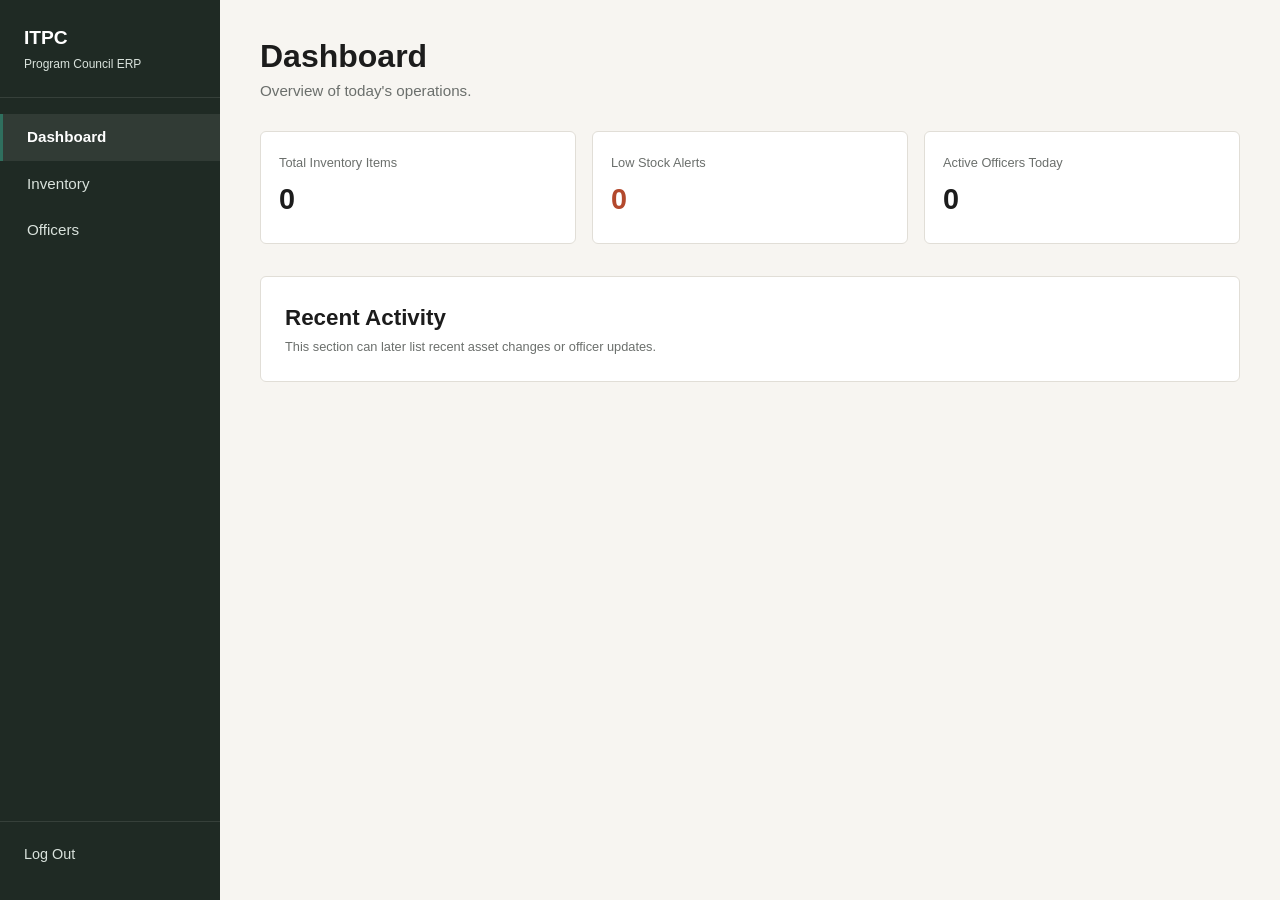
==== dashboard.html @ 9ab835ca "Skeleton of the wbeiste" ====
<!doctype html>
<html lang="en">
  <head>
    <meta charset="UTF-8" />
    <meta name="viewport" content="width=device-width, initial-scale=1.0" />
    <title>ITPC — Dashboard</title>
    <link rel="stylesheet" href="style.css" />
  </head>
  <body>
    <div class="app-shell">
      <!-- ============ SIDEBAR NAVIGATION ============
         Shared across every page. Once you add JS, give the current
         page's link the "is-active" class automatically. -->
      <aside class="sidebar">
        <div class="sidebar-brand">
          ITPC
          <span>Program Council ERP</span>
        </div>

        <ul class="sidebar-nav">
          <li><a href="dashboard.html" class="is-active">Dashboard</a></li>
          <li><a href="inventory.html">Inventory</a></li>
          <li><a href="hr.html">Officers</a></li>
        </ul>

        <div class="sidebar-footer">
          <a href="index.html">Log Out</a>
        </div>
      </aside>

      <!-- ============ MAIN CONTENT ============ -->
      <main class="main-content">
        <div class="page-header">
          <div>
            <h1>Dashboard</h1>
            <p>Overview of today's operations.</p>
          </div>
        </div>

        <!-- Quick-glance stats — hook these up to real numbers later -->
        <section class="stat-grid">
          <div class="stat-card">
            <small>Total Inventory Items</small>
            <div class="stat-value">0</div>
          </div>
          <div class="stat-card alert">
            <small>Low Stock Alerts</small>
            <div class="stat-value">0</div>
          </div>
          <div class="stat-card">
            <small>Active Officers Today</small>
            <div class="stat-value">0</div>
          </div>
        </section>

        <!-- Module previews / recent activity -->
        <section class="panel">
          <h2>Recent Activity</h2>
          <p>
            <small
              >This section can later list recent asset changes or officer
              updates.</small
            >
          </p>
        </section>
      </main>
    </div>

    <script src="js/main.js"></script>
  </body>
</html>
---- style.css ----
/* ==========================================================================
   OpsHub ERP — Base Skeleton Stylesheet
   NOTE: This is structure + layout only. No JS-driven states yet
   (filters, modals, toggles) — those get wired up once features are added.
   ========================================================================== */

/* ---------- 1. Reset & base ---------- */
* {
  box-sizing: border-box;
  margin: 0;
  padding: 0;
}

:root {
  --color-bg: #f7f5f1;
  --color-surface: #ffffff;
  --color-sidebar: #1f2a24;
  --color-sidebar-text: #d9e2dc;
  --color-text: #1c1c1c;
  --color-text-muted: #6b6f6c;
  --color-accent: #2f6f5e;
  --color-accent-soft: #e4efeb;
  --color-border: #e1ded7;
  --color-danger: #b3492d;
  --color-danger-soft: #f6e6e0;
  --color-success: #3f7d53;

  --radius: 6px;
  --sidebar-width: 220px;
}

body {
  font-family: "Segoe UI", Roboto, Helvetica, Arial, sans-serif;
  color: var(--color-text);
  background: var(--color-bg);
  line-height: 1.5;
}

a {
  color: inherit;
  text-decoration: none;
}

ul {
  list-style: none;
}

img {
  max-width: 100%;
  display: block;
}

/* ---------- 2. Typography ---------- */
h1 { font-size: 2rem; font-weight: 600; }
h2 { font-size: 1.4rem; font-weight: 600; }
h3 { font-size: 1.1rem; font-weight: 600; }
p, label, td, th { font-size: 0.95rem; }
small { font-size: 0.8rem; color: var(--color-text-muted); }

/* ---------- 3. App shell layout ---------- */
.app-shell {
  display: flex;
  min-height: 100vh;
}

.main-content {
  flex: 1;
  padding: 32px 40px;
  max-width: 1100px;
}

.page-header {
  display: flex;
  justify-content: space-between;
  align-items: flex-end;
  flex-wrap: wrap;
  gap: 12px;
  margin-bottom: 28px;
}

.page-header p {
  color: var(--color-text-muted);
}

/* ---------- 4. Sidebar navigation ---------- */
.sidebar {
  width: var(--sidebar-width);
  background: var(--color-sidebar);
  color: var(--color-sidebar-text);
  flex-shrink: 0;
  padding: 24px 0;
  display: flex;
  flex-direction: column;
}

.sidebar-brand {
  padding: 0 24px 24px;
  font-size: 1.2rem;
  font-weight: 700;
  color: #ffffff;
  border-bottom: 1px solid rgba(255, 255, 255, 0.1);
  margin-bottom: 16px;
}

.sidebar-brand span {
  display: block;
  font-size: 0.75rem;
  font-weight: 400;
  color: var(--color-sidebar-text);
  margin-top: 2px;
}

.sidebar-nav {
  flex: 1;
}

.sidebar-nav li a {
  display: block;
  padding: 12px 24px;
  font-size: 0.95rem;
  color: var(--color-sidebar-text);
  border-left: 3px solid transparent;
}

.sidebar-nav li a:hover {
  background: rgba(255, 255, 255, 0.06);
}

/* JS will add/remove this class on the current page's link */
.sidebar-nav li a.is-active {
  background: rgba(255, 255, 255, 0.08);
  border-left-color: var(--color-accent);
  color: #ffffff;
  font-weight: 600;
}

.sidebar-footer {
  padding: 12px 24px 0;
  border-top: 1px solid rgba(255, 255, 255, 0.1);
}

.sidebar-footer a {
  display: block;
  padding: 10px 0;
  font-size: 0.9rem;
  color: var(--color-sidebar-text);
}

/* ---------- 5. Buttons & forms ---------- */
.btn {
  display: inline-block;
  padding: 10px 18px;
  border-radius: var(--radius);
  border: 1px solid transparent;
  font-size: 0.9rem;
  font-weight: 600;
  cursor: pointer;
}

.btn-primary {
  background: var(--color-accent);
  color: #ffffff;
}

.btn-secondary {
  background: var(--color-surface);
  border-color: var(--color-border);
  color: var(--color-text);
}

.form-field {
  margin-bottom: 18px;
}

.form-field label {
  display: block;
  margin-bottom: 6px;
  font-weight: 600;
}

.form-field input,
.form-field select {
  width: 100%;
  padding: 10px 12px;
  border: 1px solid var(--color-border);
  border-radius: var(--radius);
  font-size: 0.95rem;
  background: var(--color-surface);
}

.form-field input:focus,
.form-field select:focus {
  outline: 2px solid var(--color-accent);
  outline-offset: 1px;
}

/* ---------- 6. Cards ---------- */
.stat-grid {
  display: grid;
  grid-template-columns: repeat(auto-fit, minmax(180px, 1fr));
  gap: 16px;
  margin-bottom: 32px;
}

.stat-card {
  background: var(--color-surface);
  border: 1px solid var(--color-border);
  border-radius: var(--radius);
  padding: 18px;
}

.stat-card .stat-value {
  font-size: 1.8rem;
  font-weight: 700;
  margin: 4px 0;
}

.stat-card.alert .stat-value {
  color: var(--color-danger);
}

.panel {
  background: var(--color-surface);
  border: 1px solid var(--color-border);
  border-radius: var(--radius);
  padding: 24px;
  margin-bottom: 24px;
}

/* ---------- 7. Toolbar (search + filter row) ---------- */
.toolbar {
  display: flex;
  justify-content: space-between;
  align-items: center;
  flex-wrap: wrap;
  gap: 12px;
  margin-bottom: 20px;
}

.toolbar-filters {
  display: flex;
  gap: 10px;
  flex-wrap: wrap;
}

.toolbar-filters input,
.toolbar-filters select {
  padding: 8px 12px;
  border: 1px solid var(--color-border);
  border-radius: var(--radius);
  font-size: 0.9rem;
}

/* ---------- 8. Table ---------- */
table {
  width: 100%;
  border-collapse: collapse;
}

thead th {
  text-align: left;
  padding: 10px 12px;
  color: var(--color-text-muted);
  border-bottom: 2px solid var(--color-border);
  font-weight: 600;
}

tbody td {
  padding: 12px;
  border-bottom: 1px solid var(--color-border);
}

.status-badge {
  display: inline-block;
  padding: 4px 10px;
  border-radius: 999px;
  font-size: 0.8rem;
  font-weight: 600;
}

.status-ok {
  background: var(--color-accent-soft);
  color: var(--color-accent);
}

.status-low {
  background: var(--color-danger-soft);
  color: var(--color-danger);
}

/* ---------- 9. Login page ---------- */
.login-screen {
  min-height: 100vh;
  display: flex;
  align-items: center;
  justify-content: center;
  background: var(--color-sidebar);
  padding: 20px;
}

.login-card {
  background: var(--color-surface);
  width: 100%;
  max-width: 380px;
  padding: 40px 36px;
  border-radius: var(--radius);
}

.login-card h1 {
  font-size: 1.4rem;
  margin-bottom: 4px;
}

.login-card > p {
  color: var(--color-text-muted);
  margin-bottom: 24px;
}

.login-card .btn-primary {
  width: 100%;
  padding: 12px;
  margin-top: 8px;
}

/* ---------- 10. Responsive ---------- */
@media (max-width: 768px) {
  .app-shell {
    flex-direction: column;
  }

  .sidebar {
    width: 100%;
    flex-direction: row;
    align-items: center;
    padding: 12px 16px;
    overflow-x: auto;
  }

  .sidebar-brand {
    border-bottom: none;
    padding: 0 16px 0 0;
    margin-bottom: 0;
    white-space: nowrap;
  }

  .sidebar-brand span {
    display: none;
  }

  .sidebar-nav {
    display: flex;
  }

  .sidebar-nav li a {
    padding: 8px 14px;
    border-left: none;
    border-bottom: 3px solid transparent;
    white-space: nowrap;
  }

  .sidebar-nav li a.is-active {
    border-left-color: transparent;
    border-bottom-color: var(--color-accent);
  }

  .sidebar-footer {
    display: none;
  }

  .main-content {
    padding: 24px 20px;
  }
}
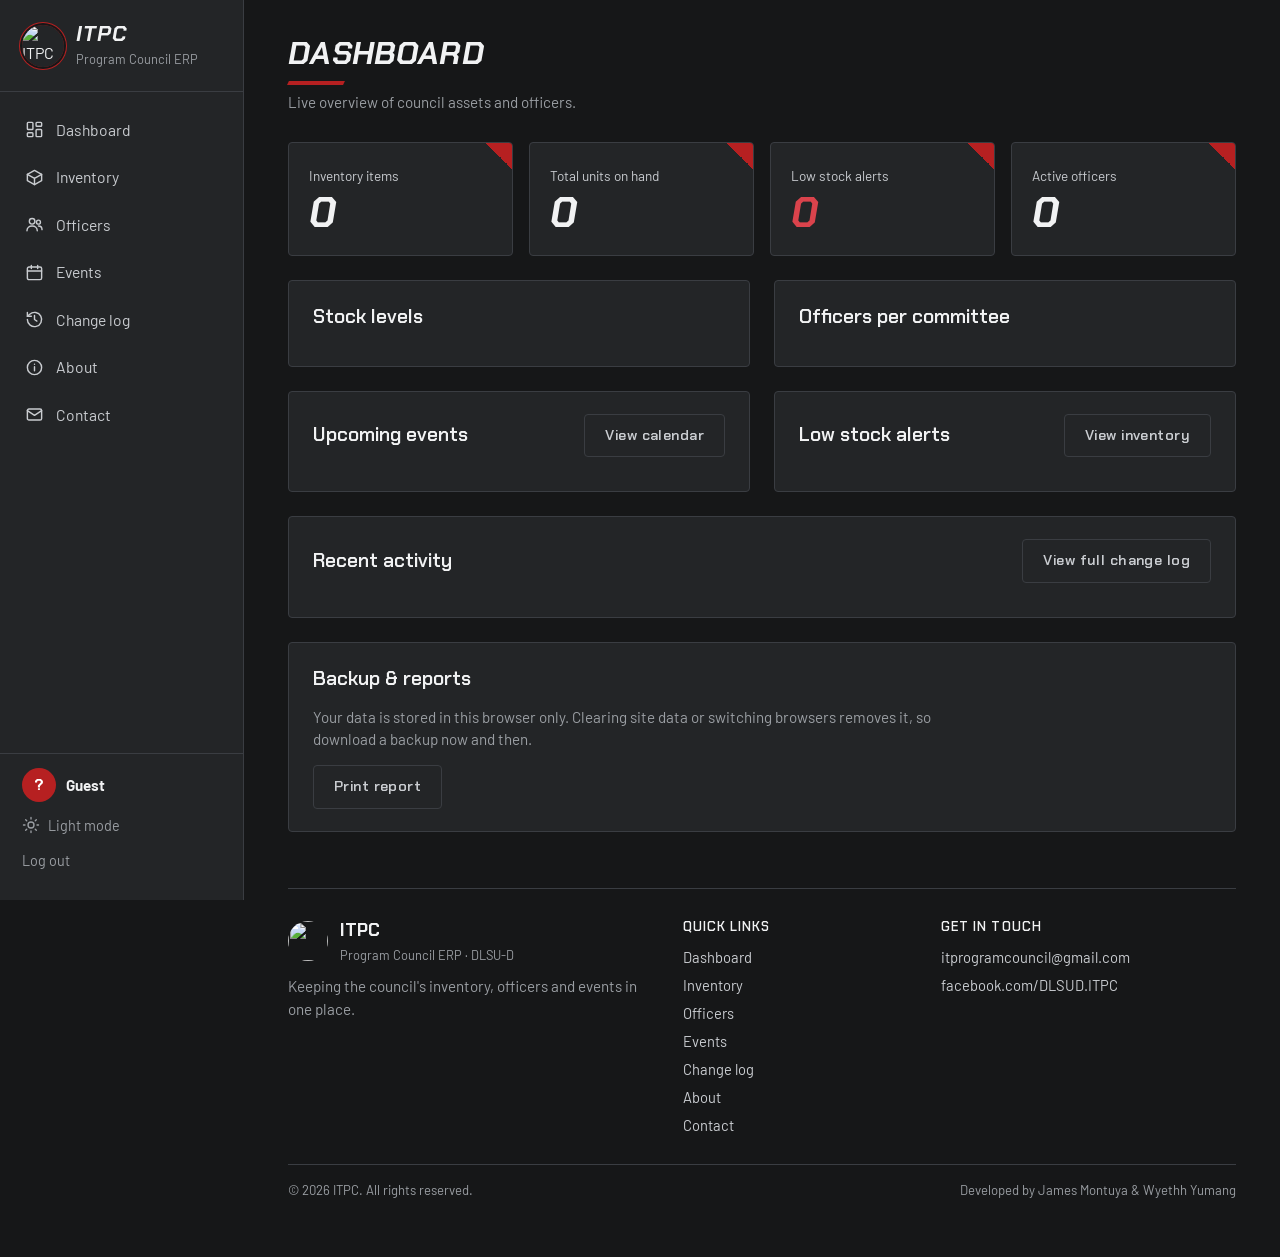
==== commit a6aa8d59: "Merge pull request #3 from Phoennix003/Patch-1.07 Add About, Contact and footer; report page now fol" ====
--- a/dashboard.html
+++ b/dashboard.html
@@ -4,68 +4,314 @@
     <meta charset="UTF-8" />
     <meta name="viewport" content="width=device-width, initial-scale=1.0" />
     <title>ITPC — Dashboard</title>
-    <link rel="stylesheet" href="style.css" />
+    <link rel="icon" type="image/png" href="assets/favicon.png" />
+    <link rel="preconnect" href="https://fonts.googleapis.com" />
+    <link rel="preconnect" href="https://fonts.gstatic.com" crossorigin />
+    <link
+      href="https://fonts.googleapis.com/css2?family=Barlow:wght@400;500;600&family=Chakra+Petch:ital,wght@0,500;0,600;0,700;1,600;1,700&display=swap"
+      rel="stylesheet"
+    />
+    <script>
+      document.documentElement.setAttribute(
+        "data-theme",
+        localStorage.getItem("itpc_theme") || "dark",
+      );
+    </script>
+    <link rel="stylesheet" href="css/style.css" />
   </head>
   <body>
     <div class="app-shell">
-      <!-- ============ SIDEBAR NAVIGATION ============
-         Shared across every page. Once you add JS, give the current
-         page's link the "is-active" class automatically. -->
+      <!-- Sidebar: identical on every page. main.js adds "is-active" to the
+         link for the current page and fills in the user chip. -->
       <aside class="sidebar">
-        <div class="sidebar-brand">
-          ITPC
-          <span>Program Council ERP</span>
-        </div>
+        <a class="sidebar-brand" href="dashboard.html">
+          <img
+            src="assets/itpc-logo.png"
+            alt="ITPC logo"
+            width="42"
+            height="42"
+          />
+          <span class="brand-text">
+            <strong>ITPC</strong>
+            <small>Program Council ERP</small>
+          </span>
+        </a>
 
         <ul class="sidebar-nav">
-          <li><a href="dashboard.html" class="is-active">Dashboard</a></li>
-          <li><a href="inventory.html">Inventory</a></li>
-          <li><a href="hr.html">Officers</a></li>
+          <li>
+            <a href="dashboard.html"
+              ><svg class="nav-icon" viewBox="0 0 24 24" aria-hidden="true">
+                <rect x="3" y="3" width="7" height="9" rx="1" />
+                <rect x="14" y="3" width="7" height="5" rx="1" />
+                <rect x="14" y="12" width="7" height="9" rx="1" />
+                <rect x="3" y="16" width="7" height="5" rx="1" /></svg
+              >Dashboard</a
+            >
+          </li>
+          <li>
+            <a href="inventory.html"
+              ><svg class="nav-icon" viewBox="0 0 24 24" aria-hidden="true">
+                <path d="M21 8l-9-5-9 5v8l9 5 9-5V8z" />
+                <path d="M3 8l9 5 9-5M12 13v8" /></svg
+              >Inventory</a
+            >
+          </li>
+          <li>
+            <a href="hr.html"
+              ><svg class="nav-icon" viewBox="0 0 24 24" aria-hidden="true">
+                <circle cx="9" cy="8" r="3.5" />
+                <path d="M2.5 20c0-3.6 2.9-6 6.5-6s6.5 2.4 6.5 6" />
+                <circle cx="17" cy="9" r="2.5" />
+                <path d="M17 14c2.8 0 4.5 1.9 4.5 4.5" /></svg
+              >Officers</a
+            >
+          </li>
+          <li>
+            <a href="events.html"
+              ><svg class="nav-icon" viewBox="0 0 24 24" aria-hidden="true">
+                <rect x="3" y="5" width="18" height="16" rx="2" />
+                <path d="M3 10h18M8 3v4M16 3v4" /></svg
+              >Events</a
+            >
+          </li>
+          <li>
+            <a href="changelog.html"
+              ><svg class="nav-icon" viewBox="0 0 24 24" aria-hidden="true">
+                <path d="M3 12a9 9 0 1 0 3-6.7L3 8" />
+                <path d="M3 3v5h5M12 7v5l3 2" /></svg
+              >Change log</a
+            >
+          </li>
+          <li>
+            <a href="about.html"
+              ><svg class="nav-icon" viewBox="0 0 24 24" aria-hidden="true">
+                <circle cx="12" cy="12" r="9" />
+                <path d="M12 11v5M12 8h.01" /></svg
+              >About</a
+            >
+          </li>
+          <li>
+            <a href="contact.html"
+              ><svg class="nav-icon" viewBox="0 0 24 24" aria-hidden="true">
+                <rect x="3" y="5" width="18" height="14" rx="2" />
+                <path d="M3 7l9 6 9-6" /></svg
+              >Contact</a
+            >
+          </li>
         </ul>
 
         <div class="sidebar-footer">
-          <a href="index.html">Log Out</a>
+          <div class="user-chip">
+            <span class="user-avatar" id="userAvatar">?</span>
+            <span
+              ><strong id="userName">Guest</strong><small id="userRole"></small
+            ></span>
+          </div>
+          <button
+            type="button"
+            class="theme-toggle"
+            id="themeToggle"
+            aria-pressed="false"
+          >
+            <svg class="to-light" viewBox="0 0 24 24" aria-hidden="true">
+              <circle cx="12" cy="12" r="4" />
+              <path
+                d="M12 2v2M12 20v2M4.9 4.9l1.4 1.4M17.7 17.7l1.4 1.4M2 12h2M20 12h2M4.9 19.1l1.4-1.4M17.7 6.3l1.4-1.4"
+              />
+            </svg>
+            <svg class="to-dark" viewBox="0 0 24 24" aria-hidden="true">
+              <path d="M21 12.8A9 9 0 1 1 11.2 3a7 7 0 0 0 9.8 9.8z" />
+            </svg>
+            <span class="to-light">Light mode</span>
+            <span class="to-dark">Dark mode</span>
+          </button>
+          <a href="index.html" id="logoutLink">Log out</a>
         </div>
       </aside>
 
-      <!-- ============ MAIN CONTENT ============ -->
       <main class="main-content">
         <div class="page-header">
           <div>
             <h1>Dashboard</h1>
-            <p>Overview of today's operations.</p>
+            <p id="dashGreeting">
+              Live overview of council assets and officers.
+            </p>
+          </div>
+          <!-- Shortcuts: they open the Add form on the target page (?add=1) -->
+          <div class="quick-actions">
+            <a class="btn btn-primary admin-only" href="inventory.html?add=1"
+              >+ Add item</a
+            >
+            <a class="btn btn-secondary admin-only" href="hr.html?add=1"
+              >+ Add officer</a
+            >
+            <a class="btn btn-secondary admin-only" href="events.html?add=1"
+              >+ Add event</a
+            >
           </div>
         </div>
 
-        <!-- Quick-glance stats — hook these up to real numbers later -->
-        <section class="stat-grid">
+        <!-- Numbers are computed from the saved Inventory/Officers data
+           by main.js and count up on load. -->
+        <section class="stat-grid" aria-label="Key figures">
           <div class="stat-card">
-            <small>Total Inventory Items</small>
-            <div class="stat-value">0</div>
+            <small>Inventory items</small>
+            <div class="stat-value" id="statTotalItems">0</div>
+          </div>
+          <div class="stat-card">
+            <small>Total units on hand</small>
+            <div class="stat-value" id="statTotalUnits">0</div>
           </div>
           <div class="stat-card alert">
-            <small>Low Stock Alerts</small>
-            <div class="stat-value">0</div>
+            <small>Low stock alerts</small>
+            <div class="stat-value" id="statLowStock">0</div>
           </div>
           <div class="stat-card">
-            <small>Active Officers Today</small>
-            <div class="stat-value">0</div>
-          </div>
-        </section>
-
-        <!-- Module previews / recent activity -->
-        <section class="panel">
-          <h2>Recent Activity</h2>
-          <p>
-            <small
-              >This section can later list recent asset changes or officer
-              updates.</small
-            >
+            <small>Active officers</small>
+            <div class="stat-value" id="statActiveOfficers">0</div>
+          </div>
+        </section>
+
+        <section class="dash-grid">
+          <div class="panel">
+            <div class="panel-header"><h2>Stock levels</h2></div>
+            <ul class="bar-list" id="stockBars"></ul>
+          </div>
+
+          <div class="panel">
+            <div class="panel-header"><h2>Officers per committee</h2></div>
+            <ul class="bar-list" id="committeeBars"></ul>
+          </div>
+        </section>
+
+        <section class="dash-grid" style="margin-top: 24px">
+          <div class="panel">
+            <div class="panel-header">
+              <h2>Upcoming events</h2>
+              <a class="btn btn-secondary" href="events.html">View calendar</a>
+            </div>
+            <ul class="event-list" id="upcomingEvents"></ul>
+            <p class="empty-state" id="upcomingEmpty" hidden>
+              No upcoming events. Add one on the Events page.
+            </p>
+          </div>
+
+          <div class="panel">
+            <div class="panel-header">
+              <h2>Low stock alerts</h2>
+              <a class="btn btn-secondary" href="inventory.html"
+                >View inventory</a
+              >
+            </div>
+            <ul class="low-list" id="lowStockList"></ul>
+            <p class="empty-state" id="lowStockEmpty" hidden>
+              <strong>All stocked up</strong>
+              No item is at or below the low-stock limit.
+            </p>
+          </div>
+        </section>
+
+        <section class="panel" style="margin-top: 24px">
+          <div class="panel-header">
+            <h2>Recent activity</h2>
+            <a class="btn btn-secondary" href="changelog.html"
+              >View full change log</a
+            >
+            <button class="btn btn-secondary admin-only" id="resetDataBtn">
+              Reset demo data
+            </button>
+          </div>
+          <ul class="activity-list" id="activityList"></ul>
+          <p class="empty-state" id="activityEmpty" hidden>
+            No activity yet. Add, edit, or delete something on the Inventory or
+            Officers page.
           </p>
         </section>
+
+        <section class="panel" style="margin-top: 24px">
+          <div class="panel-header"><h2>Backup &amp; reports</h2></div>
+          <p class="backup-note">
+            Your data is stored in this browser only. Clearing site data or
+            switching browsers removes it, so download a backup now and then.
+            <span id="lastBackup"></span>
+          </p>
+          <div class="quick-actions">
+            <button class="btn btn-primary admin-only" id="backupBtn">
+              Download backup
+            </button>
+            <button class="btn btn-secondary admin-only" id="restoreBtn">
+              Restore from backup
+            </button>
+            <input
+              type="file"
+              id="restoreFile"
+              accept=".json,application/json"
+              hidden
+            />
+            <a class="btn btn-secondary" href="report.html">Print report</a>
+          </div>
+          <p class="form-error" id="backupStatus" role="status" hidden></p>
+        </section>
+        <footer class="site-footer">
+          <div class="footer-grid">
+            <div class="footer-brand">
+              <div class="footer-logo">
+                <img src="assets/itpc-logo.png" alt="" width="40" height="40" />
+                <div>
+                  <strong>ITPC</strong>
+                  <small>Program Council ERP · DLSU-D</small>
+                </div>
+              </div>
+              <p>
+                Keeping the council's inventory, officers and events in one
+                place.
+              </p>
+            </div>
+
+            <nav class="footer-col" aria-label="Footer">
+              <h3>Quick links</h3>
+              <ul>
+                <li><a href="dashboard.html">Dashboard</a></li>
+                <li><a href="inventory.html">Inventory</a></li>
+                <li><a href="hr.html">Officers</a></li>
+                <li><a href="events.html">Events</a></li>
+                <li><a href="changelog.html">Change log</a></li>
+                <li><a href="about.html">About</a></li>
+                <li><a href="contact.html">Contact</a></li>
+              </ul>
+            </nav>
+
+            <div class="footer-col">
+              <h3>Get in touch</h3>
+              <ul>
+                <li>
+                  <a href="mailto:itprogramcouncil@gmail.com"
+                    >itprogramcouncil@gmail.com</a
+                  >
+                </li>
+                <li>
+                  <a
+                    href="https://web.facebook.com/DLSUD.ITPC"
+                    target="_blank"
+                    rel="noopener noreferrer"
+                    >facebook.com/DLSUD.ITPC</a
+                  >
+                </li>
+              </ul>
+            </div>
+          </div>
+
+          <div class="footer-bottom">
+            <span>&copy; 2026 ITPC. All rights reserved.</span>
+            <span>Developed by James Montuya &amp; Wyethh Yumang</span>
+          </div>
+        </footer>
       </main>
     </div>
 
+    <div class="toast" id="toast" role="status" aria-live="polite"></div>
+
+    <script src="js/auth.js"></script>
     <script src="js/main.js"></script>
   </body>
-</html>
+</html>
--- a/css/style.css
+++ b/css/style.css
@@ -0,0 +1,2283 @@
+/* ==========================================================================
+   ITPC ERP — Stylesheet
+   Colors are taken from the DLSUD ITPC Facebook page (red banner, charcoal
+   profile area, brushed-steel lettering).
+
+   Sections: 1 Tokens & base · 2 Typography · 3 Layout · 4 Sidebar ·
+   5 Buttons & forms · 6 Cards & panels · 7 Toolbar · 8 Table ·
+   9 Dashboard widgets · 10 Toast & modals · 11 Login · 12 Motion ·
+   13 Responsive
+   ========================================================================== */
+
+/* ---------- 1. Tokens & base ----------
+   Every color lives here as a CSS variable. To re-theme the site, change
+   these values only — nothing else in the file has a hardcoded color
+   (except a few rgba() shadows). */
+:root {
+  /* Brand palette (sampled from the ITPC page) */
+  --crimson: #b62021; /* main red of the banner */
+  --crimson-bright: #da434c; /* highlight red, hover states */
+  --maroon: #470509; /* deep red, backgrounds & glows */
+
+  --ink: #161718; /* page background */
+  --charcoal: #232527; /* panels (same dark as the FB profile area) */
+  --charcoal-raised: #2c2f32; /* inputs, hovered rows */
+  --line: #3a3d42; /* borders and dividers */
+
+  --steel: #9a9ea3; /* muted text (the brushed-metal gray) */
+  --steel-light: #c9ccd0;
+  --text: #f1f2f3;
+
+  --ok: #56b587; /* "In Stock" / "Active" */
+  --ok-soft: rgba(86, 181, 135, 0.14);
+  --danger-soft: rgba(218, 67, 76, 0.16);
+
+  /* Fonts. Chakra Petch is the closest free match to the angular, italic
+     lettering on the ITPC banner. Barlow is the readable body font. */
+  --font-display: "Chakra Petch", "Bahnschrift", "Segoe UI", Arial, sans-serif;
+  --font-body: "Barlow", "Segoe UI", Roboto, Helvetica, Arial, sans-serif;
+
+  --radius: 4px;
+  --sidebar-width: 244px;
+  --transition: 0.18s ease;
+
+  /* Tokens for colors that used to be hardcoded (so light mode can change them) */
+  --hover-text: #ffffff;
+  --hover-bg: rgba(255, 255, 255, 0.05);
+  --placeholder: #6b6f75;
+  --on-accent: #ffffff; /* text that sits on crimson/maroon */
+  --login-card-bg: rgba(35, 37, 39, 0.92);
+  --login-wash: linear-gradient(
+    160deg,
+    #6d0c12 0%,
+    var(--maroon) 40%,
+    var(--ink) 100%
+  );
+  --wordmark-grad: linear-gradient(
+    180deg,
+    #f3f4f5 0%,
+    #8d9095 52%,
+    #cfd1d4 100%
+  );
+
+  color-scheme: dark; /* makes native dropdowns, scrollbars, number spinners dark */
+}
+
+/* Light theme: only the variables change. Toggled by data-theme="light" on <html>. */
+:root[data-theme="light"] {
+  --crimson-bright: #c62830; /* slightly deeper so it's readable on white */
+
+  --ink: #f2f3f5;
+  --charcoal: #ffffff;
+  --charcoal-raised: #eceef1;
+  --line: #d6d9de;
+
+  --steel: #5f646b;
+  --steel-light: #3c4045;
+  --text: #1b1c1e;
+
+  --ok: #2e8f63;
+  --ok-soft: rgba(46, 143, 99, 0.14);
+  --danger-soft: rgba(182, 32, 33, 0.1);
+
+  --hover-text: #111213;
+  --hover-bg: rgba(0, 0, 0, 0.05);
+  --placeholder: #8a8f96;
+  --login-card-bg: rgba(255, 255, 255, 0.94);
+  --login-wash: linear-gradient(
+    160deg,
+    #f4d3d6 0%,
+    #f3e3e4 40%,
+    var(--ink) 100%
+  );
+  --wordmark-grad: linear-gradient(
+    180deg,
+    #4a4d52 0%,
+    #1f2226 52%,
+    #5b5f65 100%
+  );
+
+  color-scheme: light;
+}
+
+* {
+  box-sizing: border-box;
+  margin: 0;
+  padding: 0;
+}
+
+body {
+  font-family: var(--font-body);
+  color: var(--text);
+  background: var(--ink);
+  line-height: 1.5;
+  -webkit-font-smoothing: antialiased;
+}
+
+a {
+  color: inherit;
+  text-decoration: none;
+}
+
+ul {
+  list-style: none;
+}
+
+img {
+  max-width: 100%;
+  display: block;
+}
+
+button {
+  font-family: inherit;
+}
+
+:focus-visible {
+  outline: 2px solid var(--crimson-bright);
+  outline-offset: 2px;
+}
+
+/* ---------- 2. Typography ----------
+   Headings copy the banner: bold, italic, angular. */
+h1 {
+  font-family: var(--font-display);
+  font-size: 2rem;
+  font-weight: 700;
+  font-style: italic;
+  text-transform: uppercase;
+  letter-spacing: 0.01em;
+  line-height: 1.1;
+}
+
+h2 {
+  font-family: var(--font-display);
+  font-size: 1.2rem;
+  font-weight: 600;
+}
+
+h3 {
+  font-family: var(--font-display);
+  font-size: 1.05rem;
+  font-weight: 600;
+}
+
+p,
+label,
+td,
+th {
+  font-size: 0.95rem;
+}
+small {
+  font-size: 0.8rem;
+  color: var(--steel);
+}
+
+/* ---------- 3. App shell layout ---------- */
+.app-shell {
+  display: flex;
+  min-height: 100vh;
+}
+
+.main-content {
+  flex: 1;
+  min-width: 0;
+  padding: 36px 44px 56px;
+  max-width: 1180px;
+}
+
+.page-header {
+  display: flex;
+  justify-content: space-between;
+  align-items: flex-end;
+  flex-wrap: wrap;
+  gap: 14px;
+  margin-bottom: 28px;
+}
+
+.page-header p {
+  color: var(--steel);
+  margin-top: 6px;
+}
+
+/* The little red bar under each page title echoes the red "2026/2027"
+   blocks on the banner. */
+.page-header h1::after {
+  content: "";
+  display: block;
+  width: 56px;
+  height: 4px;
+  margin-top: 10px;
+  background: var(--crimson);
+  transform: skewX(-25deg);
+}
+
+/* ---------- 4. Sidebar ---------- */
+.sidebar {
+  width: var(--sidebar-width);
+  background: var(--charcoal);
+  border-right: 1px solid var(--line);
+  flex-shrink: 0;
+  padding: 24px 0 20px;
+  display: flex;
+  flex-direction: column;
+  position: sticky;
+  top: 0;
+  height: 100vh; /* stays put while the page content scrolls */
+}
+
+.sidebar-brand {
+  display: flex;
+  align-items: center;
+  gap: 12px;
+  padding: 0 22px 22px;
+  border-bottom: 1px solid var(--line);
+  margin-bottom: 14px;
+}
+
+.sidebar-brand img {
+  width: 42px;
+  height: 42px;
+  border-radius: 50%;
+  box-shadow:
+    0 0 0 2px var(--ink),
+    0 0 0 3px var(--crimson);
+}
+
+.brand-text strong {
+  display: block;
+  font-family: var(--font-display);
+  font-style: italic;
+  font-size: 1.35rem;
+  line-height: 1;
+  letter-spacing: 0.04em;
+}
+
+.brand-text small {
+  display: block;
+  margin-top: 4px;
+}
+
+.sidebar-nav {
+  flex: 1;
+}
+
+.sidebar-nav li a {
+  display: flex;
+  align-items: center;
+  gap: 12px;
+  padding: 12px 22px;
+  font-size: 0.98rem;
+  color: var(--steel-light);
+  border-left: 3px solid transparent;
+  transition:
+    background var(--transition),
+    padding-left var(--transition),
+    color var(--transition);
+}
+
+.sidebar-nav li a:hover {
+  background: var(--hover-bg);
+  padding-left: 27px;
+  color: var(--hover-text);
+}
+
+/* main.js adds this class to the link of the page you're on */
+.sidebar-nav li a.is-active {
+  background: linear-gradient(90deg, rgba(182, 32, 33, 0.28), transparent);
+  border-left-color: var(--crimson-bright);
+  color: var(--hover-text);
+  font-weight: 600;
+}
+
+.nav-icon {
+  width: 19px;
+  height: 19px;
+  flex-shrink: 0;
+  fill: none;
+  stroke: currentColor;
+  stroke-width: 1.8;
+  stroke-linecap: round;
+  stroke-linejoin: round;
+}
+
+.sidebar-footer {
+  padding: 14px 22px 0;
+  border-top: 1px solid var(--line);
+}
+
+.user-chip {
+  display: flex;
+  align-items: center;
+  gap: 10px;
+  margin-bottom: 6px;
+}
+
+.user-avatar {
+  width: 34px;
+  height: 34px;
+  border-radius: 50%;
+  display: grid;
+  place-items: center;
+  background: var(--crimson);
+  color: var(--on-accent);
+  font-family: var(--font-display);
+  font-weight: 700;
+  flex-shrink: 0;
+}
+
+.user-chip strong {
+  display: block;
+  font-size: 0.95rem;
+  line-height: 1.2;
+}
+
+.sidebar-footer a {
+  display: block;
+  padding: 8px 0;
+  font-size: 0.9rem;
+  color: var(--steel);
+  transition: color var(--transition);
+}
+
+.sidebar-footer a:hover {
+  color: var(--crimson-bright);
+}
+
+/* ---------- 5. Buttons & forms ---------- */
+.btn {
+  display: inline-block;
+  padding: 10px 20px;
+  border-radius: var(--radius);
+  border: 1px solid transparent;
+  font-family: var(--font-display);
+  font-size: 0.9rem;
+  font-weight: 600;
+  letter-spacing: 0.03em;
+  cursor: pointer;
+  transition:
+    background var(--transition),
+    transform var(--transition),
+    box-shadow var(--transition),
+    border-color var(--transition);
+}
+
+.btn:hover {
+  transform: translateY(-1px);
+}
+.btn:active {
+  transform: translateY(0);
+}
+
+.btn-primary {
+  background: var(--crimson);
+  color: #ffffff;
+}
+
+.btn-primary:hover {
+  background: var(--crimson-bright);
+  box-shadow: 0 4px 16px rgba(218, 67, 76, 0.35);
+}
+
+.btn-secondary {
+  background: transparent;
+  border-color: var(--line);
+  color: var(--steel-light);
+}
+
+.btn-secondary:hover {
+  border-color: var(--steel);
+  color: var(--hover-text);
+}
+
+.form-field {
+  margin-bottom: 18px;
+}
+
+.form-field label {
+  display: block;
+  margin-bottom: 6px;
+  font-weight: 600;
+  color: var(--steel-light);
+}
+
+.form-field input,
+.form-field select {
+  width: 100%;
+  padding: 11px 12px;
+  border: 1px solid var(--line);
+  border-radius: var(--radius);
+  font-family: inherit;
+  font-size: 0.98rem;
+  color: var(--text);
+  background: var(--ink);
+  transition:
+    border-color var(--transition),
+    box-shadow var(--transition);
+}
+
+.form-field input::placeholder {
+  color: var(--placeholder);
+}
+
+.form-field input:focus,
+.form-field select:focus {
+  outline: none;
+  border-color: var(--crimson-bright);
+  box-shadow: 0 0 0 3px rgba(218, 67, 76, 0.25);
+}
+
+.form-error {
+  color: var(--crimson-bright);
+  font-size: 0.88rem;
+  margin-bottom: 12px;
+}
+
+/* Hidden by default; body.is-admin (set by JS after login) reveals them.
+   Using a body class means rows created later by JS are covered too. */
+.admin-only {
+  display: none !important;
+}
+
+body.is-admin .admin-only {
+  display: inline-block !important;
+}
+
+/* ---------- Theme toggle ---------- */
+.theme-toggle {
+  display: flex;
+  align-items: center;
+  gap: 8px;
+  width: 100%;
+  padding: 8px 0;
+  background: none;
+  border: none;
+  cursor: pointer;
+  font-size: 0.9rem;
+  color: var(--steel);
+  transition: color var(--transition);
+}
+
+.theme-toggle:hover {
+  color: var(--crimson-bright);
+}
+
+.theme-toggle svg {
+  width: 18px;
+  height: 18px;
+  flex-shrink: 0;
+  fill: none;
+  stroke: currentColor;
+  stroke-width: 1.8;
+  stroke-linecap: round;
+  stroke-linejoin: round;
+}
+
+/* Dark mode shows "Light mode" (sun); light mode shows "Dark mode" (moon) */
+.theme-toggle .to-dark {
+  display: none;
+}
+:root[data-theme="light"] .theme-toggle .to-light {
+  display: none;
+}
+:root[data-theme="light"] .theme-toggle .to-dark {
+  display: inline-block;
+}
+
+/* Login page: floating button, top-right */
+.login-screen .theme-toggle {
+  position: absolute;
+  top: 20px;
+  right: 24px;
+  z-index: 2;
+  width: auto;
+  padding: 8px 12px;
+  border: 1px solid var(--line);
+  border-radius: var(--radius);
+  background: var(--login-card-bg);
+  color: var(--steel-light);
+}
+
+/* ---------- 6. Cards & panels ---------- */
+.stat-grid {
+  display: grid;
+  grid-template-columns: repeat(auto-fit, minmax(150px, 1fr));
+  gap: 16px;
+  margin-bottom: 24px;
+}
+
+.stat-card {
+  position: relative;
+  background: var(--charcoal);
+  border: 1px solid var(--line);
+  border-radius: var(--radius);
+  padding: 20px 20px 18px;
+  overflow: hidden;
+  transition:
+    transform var(--transition),
+    border-color var(--transition);
+}
+
+/* Red corner tab in the top-right of every card */
+.stat-card::after {
+  content: "";
+  position: absolute;
+  top: 0;
+  right: 0;
+  width: 26px;
+  height: 26px;
+  background: linear-gradient(225deg, var(--crimson) 50%, transparent 50%);
+}
+
+.stat-card:hover {
+  transform: translateY(-3px);
+  border-color: var(--crimson);
+}
+
+.stat-card small {
+  color: var(--steel-light);
+  font-size: 0.85rem;
+}
+
+.stat-card .stat-value {
+  font-family: var(--font-display);
+  font-style: italic;
+  font-size: 2.6rem;
+  font-weight: 700;
+  line-height: 1.1;
+  margin-top: 4px;
+}
+
+.stat-card.alert .stat-value {
+  color: var(--crimson-bright);
+}
+
+.panel {
+  background: var(--charcoal);
+  border: 1px solid var(--line);
+  border-radius: var(--radius);
+  padding: 22px 24px;
+  margin-bottom: 24px;
+  overflow-x: auto; /* wide tables scroll inside the panel, not the page */
+}
+
+.panel-header {
+  display: flex;
+  justify-content: space-between;
+  align-items: center;
+  gap: 12px;
+  margin-bottom: 12px;
+}
+
+/* ---------- 7. Toolbar (search + filters) ---------- */
+.toolbar {
+  display: flex;
+  justify-content: space-between;
+  align-items: center;
+  flex-wrap: wrap;
+  gap: 12px;
+  margin-bottom: 18px;
+}
+
+.search-wrap {
+  position: relative;
+  flex: 1 1 260px;
+  max-width: 360px;
+}
+
+.search-wrap input {
+  width: 100%;
+  padding-right: 38px; /* room for the "/" hint */
+}
+
+/* Small "/" key hint inside the search box (press / to focus it) */
+.search-wrap kbd {
+  position: absolute;
+  right: 10px;
+  top: 50%;
+  transform: translateY(-50%);
+  font-family: var(--font-display);
+  font-size: 0.78rem;
+  color: var(--steel);
+  border: 1px solid var(--line);
+  border-radius: 3px;
+  padding: 0 6px;
+  pointer-events: none;
+}
+
+.toolbar-filters {
+  display: flex;
+  gap: 10px;
+  flex-wrap: wrap;
+  align-items: center;
+}
+
+.toolbar input,
+.toolbar-filters select {
+  padding: 9px 12px;
+  border: 1px solid var(--line);
+  border-radius: var(--radius);
+  font-family: inherit;
+  font-size: 0.92rem;
+  color: var(--text);
+  background: var(--charcoal);
+  transition:
+    border-color var(--transition),
+    box-shadow var(--transition);
+}
+
+.toolbar input:focus,
+.toolbar-filters select:focus {
+  outline: none;
+  border-color: var(--crimson-bright);
+  box-shadow: 0 0 0 3px rgba(218, 67, 76, 0.25);
+}
+
+.result-count {
+  font-size: 0.85rem;
+  color: var(--steel);
+  margin: 0 4px;
+}
+
+/* ---------- 8. Table ---------- */
+table {
+  width: 100%;
+  border-collapse: collapse;
+}
+
+thead th {
+  text-align: left;
+  padding: 10px 12px;
+  color: var(--steel);
+  border-bottom: 2px solid var(--crimson);
+  font-weight: 600;
+  white-space: nowrap;
+}
+
+/* Sortable headers: JS sets aria-sort to "ascending" / "descending" */
+thead th[data-sort] {
+  cursor: pointer;
+  user-select: none;
+  transition: color var(--transition);
+}
+
+thead th[data-sort]:hover {
+  color: var(--hover-text);
+}
+
+thead th[data-sort]::after {
+  content: " \2195";
+  opacity: 0.35;
+}
+
+thead th[aria-sort="ascending"]::after {
+  content: " \2191";
+  opacity: 1;
+  color: var(--crimson-bright);
+}
+
+thead th[aria-sort="descending"]::after {
+  content: " \2193";
+  opacity: 1;
+  color: var(--crimson-bright);
+}
+
+tbody td {
+  padding: 13px 12px;
+  border-bottom: 1px solid var(--line);
+  vertical-align: middle;
+}
+
+tbody tr {
+  transition:
+    background var(--transition),
+    box-shadow var(--transition);
+}
+
+/* A red bar slides in on the left of the row you hover */
+tbody tr:hover {
+  background: var(--charcoal-raised);
+  box-shadow: inset 3px 0 0 var(--crimson);
+}
+
+tbody td a {
+  color: var(--crimson-bright);
+  font-weight: 600;
+  margin-right: 12px;
+  white-space: nowrap;
+}
+
+tbody td a:hover {
+  text-decoration: underline;
+}
+
+tbody td a.delete-link {
+  color: var(--steel);
+}
+tbody td a.delete-link:hover {
+  color: var(--crimson-bright);
+}
+
+.status-badge {
+  display: inline-block;
+  padding: 3px 11px;
+  border-radius: 999px;
+  font-size: 0.8rem;
+  font-weight: 600;
+}
+
+.status-ok {
+  background: var(--ok-soft);
+  color: var(--ok);
+}
+
+.status-low {
+  background: var(--danger-soft);
+  color: var(--crimson-bright);
+}
+
+/* Quantity cell: number + small bar showing how full the stock is */
+.qty-cell {
+  display: flex;
+  align-items: center;
+  gap: 10px;
+}
+
+.qty-cell b {
+  min-width: 2ch;
+  font-weight: 600;
+}
+
+.meter {
+  flex: 1;
+  min-width: 56px;
+  max-width: 110px;
+  height: 6px;
+  border-radius: 3px;
+  background: var(--ink);
+  overflow: hidden;
+}
+
+.meter > i {
+  display: block;
+  height: 100%;
+  background: var(--ok);
+  border-radius: 3px;
+  transition: width 0.6s ease;
+}
+
+.meter.is-low > i {
+  background: var(--crimson-bright);
+}
+
+/* Name cell on the Officers page: round initials + name */
+.person {
+  display: flex;
+  align-items: center;
+  gap: 12px;
+}
+
+.person .user-avatar {
+  width: 34px;
+  height: 34px;
+  font-size: 0.85rem;
+  background: var(--maroon);
+  border: 1px solid var(--crimson);
+}
+
+.empty-state {
+  text-align: center;
+  padding: 36px 12px 12px;
+  color: var(--steel);
+}
+
+.empty-state strong {
+  display: block;
+  color: var(--text);
+  font-size: 1rem;
+  margin-bottom: 4px;
+}
+
+/* ---------- 9. Dashboard widgets ---------- */
+.dash-grid {
+  display: grid;
+  grid-template-columns: repeat(2, minmax(0, 1fr));
+  gap: 24px;
+}
+
+.dash-grid .panel {
+  margin-bottom: 0;
+}
+
+.quick-actions {
+  display: flex;
+  gap: 10px;
+  flex-wrap: wrap;
+}
+
+/* Horizontal bar rows (stock levels, officers per committee) */
+.bar-list li {
+  margin-bottom: 14px;
+}
+
+.bar-list li:last-child {
+  margin-bottom: 0;
+}
+
+.bar-label {
+  display: flex;
+  justify-content: space-between;
+  gap: 12px;
+  font-size: 0.9rem;
+  margin-bottom: 5px;
+}
+
+.bar-label span:last-child {
+  color: var(--steel);
+  font-variant-numeric: tabular-nums;
+}
+
+.bar-track {
+  height: 8px;
+  background: var(--ink);
+  border-radius: 4px;
+  overflow: hidden;
+}
+
+.bar-track > i {
+  display: block;
+  height: 100%;
+  width: 0; /* JS sets the real width after load so the bar grows in */
+  background: var(--steel);
+  border-radius: 4px;
+  transition: width 0.8s cubic-bezier(0.2, 0.8, 0.2, 1);
+}
+
+.bar-track > i.is-low {
+  background: var(--crimson-bright);
+}
+.bar-track > i.is-ok {
+  background: var(--ok);
+}
+
+.activity-list li {
+  display: flex;
+  align-items: flex-start;
+  gap: 12px;
+  padding: 11px 0;
+  border-bottom: 1px solid var(--line);
+  font-size: 0.93rem;
+}
+
+.activity-list li:last-child {
+  border-bottom: none;
+}
+
+/* Colored dot = type of action (add / edit / delete) */
+.activity-dot {
+  width: 9px;
+  height: 9px;
+  margin-top: 7px;
+  border-radius: 50%;
+  background: var(--steel);
+  flex-shrink: 0;
+}
+
+.activity-dot.is-add {
+  background: var(--ok);
+}
+.activity-dot.is-delete {
+  background: var(--crimson-bright);
+}
+
+.activity-list span.msg {
+  flex: 1;
+}
+
+.activity-list time {
+  color: var(--steel);
+  font-size: 0.8rem;
+  white-space: nowrap;
+  margin-top: 2px;
+}
+
+/* ---------- 10. Toast & modals ---------- */
+.toast {
+  position: fixed;
+  bottom: 24px;
+  right: 24px;
+  background: var(--charcoal-raised);
+  color: var(--text);
+  padding: 13px 18px;
+  border-radius: var(--radius);
+  border-left: 4px solid var(--crimson);
+  box-shadow: 0 10px 30px rgba(0, 0, 0, 0.5);
+  font-size: 0.93rem;
+  opacity: 0;
+  transform: translateY(10px);
+  transition:
+    opacity 0.2s ease,
+    transform 0.2s ease;
+  pointer-events: none;
+  z-index: 200;
+}
+
+.toast.is-visible {
+  opacity: 1;
+  transform: translateY(0);
+}
+
+.modal-overlay {
+  position: fixed;
+  inset: 0;
+  background: rgba(10, 10, 11, 0.72);
+  display: none;
+  align-items: center;
+  justify-content: center;
+  padding: 16px;
+  z-index: 100;
+}
+
+.modal-overlay.is-open {
+  display: flex;
+  animation: fade-in 0.15s ease;
+}
+
+.modal-box {
+  position: relative;
+  background: var(--charcoal);
+  border: 1px solid var(--line);
+  border-top: 4px solid var(--crimson);
+  border-radius: var(--radius);
+  padding: 28px;
+  width: 100%;
+  max-width: 440px;
+  max-height: 88vh;
+  overflow-y: auto;
+  box-shadow: 0 24px 60px rgba(0, 0, 0, 0.55);
+}
+
+.modal-overlay.is-open .modal-box {
+  animation: pop-in 0.2s ease;
+}
+
+.modal-box h2 {
+  margin-bottom: 16px;
+  padding-right: 28px;
+}
+
+.modal-box li {
+  display: flex;
+  justify-content: space-between;
+  gap: 16px;
+  padding: 9px 0;
+  border-bottom: 1px solid var(--line);
+}
+
+.modal-box li span:first-child {
+  color: var(--steel);
+}
+
+.modal-close {
+  position: absolute;
+  top: 14px;
+  right: 16px;
+  background: none;
+  border: none;
+  font-size: 1.5rem;
+  line-height: 1;
+  cursor: pointer;
+  color: var(--steel);
+  transition: color var(--transition);
+}
+
+.modal-close:hover {
+  color: var(--hover-text);
+}
+
+.modal-box form .btn-primary {
+  width: 100%;
+  margin-top: 4px;
+}
+
+/* ---------- 11. Login page ----------
+   The one "wow" screen: a comic-panel background (like the ITPC banner) with
+   a red spotlight that follows your mouse. main.js updates --mx / --my. */
+.login-screen {
+  position: relative;
+  min-height: 100vh;
+  display: grid;
+  grid-template-columns: 1.15fr 1fr;
+  align-items: center;
+  gap: 40px;
+  padding: 40px 6vw;
+  overflow: hidden;
+  background: var(--ink);
+  --mx: 30%;
+  --my: 35%;
+}
+
+.login-bg {
+  position: absolute;
+  inset: 0;
+  z-index: 0;
+  background:
+    /* the spotlight that follows the cursor */
+    radial-gradient(
+      520px circle at var(--mx) var(--my),
+      rgba(218, 67, 76, 0.75),
+      transparent 72%
+    ),
+    /* thin diagonal "panel edges" like the comic collage on the banner */
+    linear-gradient(
+        115deg,
+        transparent 0 30%,
+        rgba(255, 255, 255, 0.07) 30% 30.25%,
+        transparent 30.25% 62%,
+        rgba(255, 255, 255, 0.05) 62% 62.2%,
+        transparent 62.2%
+      ),
+    linear-gradient(
+      65deg,
+      transparent 0 45%,
+      rgba(255, 255, 255, 0.05) 45% 45.2%,
+      transparent 45.2% 80%,
+      rgba(255, 255, 255, 0.06) 80% 80.25%,
+      transparent 80.25%
+    ),
+    /* base red-to-black wash */ var(--login-wash);
+}
+
+.login-hero,
+.login-card {
+  position: relative;
+  z-index: 1;
+}
+
+.hero-logo {
+  width: 112px;
+  height: 112px;
+  border-radius: 50%;
+  box-shadow:
+    0 0 0 4px var(--charcoal),
+    0 0 0 6px var(--crimson),
+    0 18px 40px rgba(0, 0, 0, 0.5);
+  margin-bottom: 26px;
+}
+
+/* Brushed-steel gradient text, like the banner lettering */
+.wordmark {
+  font-size: clamp(3.5rem, 9vw, 7rem);
+  line-height: 0.95;
+  padding-right: 0.08em; /* italic text overhangs; this stops the last letter clipping */
+  background: var(--wordmark-grad);
+  -webkit-background-clip: text;
+  background-clip: text;
+  color: transparent;
+}
+
+.wordmark::after {
+  display: none;
+}
+
+.hero-name {
+  margin-top: 14px;
+  font-family: var(--font-display);
+  font-size: clamp(1.1rem, 2.2vw, 1.6rem);
+  font-weight: 600;
+  font-style: italic;
+  text-transform: uppercase;
+  color: var(--steel-light);
+  max-width: 22ch;
+}
+
+.hero-school {
+  margin-top: 16px;
+  color: var(--steel);
+}
+
+/* Red year tags copied from the banner: "2026" over "2027" */
+.year-tags {
+  display: inline-flex;
+  flex-direction: column;
+  gap: 3px;
+  margin-top: 22px;
+}
+
+.year-tags span {
+  background: var(--crimson);
+  color: var(--on-accent);
+  font-family: var(--font-display);
+  font-weight: 700;
+  font-size: 0.95rem;
+  padding: 1px 12px;
+  letter-spacing: 0.06em;
+}
+
+.login-card {
+  justify-self: center;
+  width: 100%;
+  max-width: 400px;
+  background: var(--login-card-bg);
+  border: 1px solid var(--line);
+  border-top: 4px solid var(--crimson);
+  padding: 36px 34px 30px;
+  border-radius: var(--radius);
+  box-shadow: 0 24px 60px rgba(0, 0, 0, 0.5);
+}
+
+.login-card h2 {
+  font-size: 1.5rem;
+  margin-bottom: 4px;
+}
+
+.login-card > p {
+  color: var(--steel);
+  margin-bottom: 24px;
+}
+
+.login-card .btn-primary {
+  width: 100%;
+  padding: 13px;
+  margin-top: 4px;
+}
+
+/* Password box with a Show/Hide button inside it */
+.password-wrap {
+  position: relative;
+}
+.password-wrap input {
+  padding-right: 64px;
+}
+
+.toggle-password {
+  position: absolute;
+  right: 6px;
+  top: 50%;
+  transform: translateY(-50%);
+  background: none;
+  border: none;
+  color: var(--steel);
+  font-size: 0.85rem;
+  font-weight: 600;
+  padding: 6px 8px;
+  cursor: pointer;
+}
+
+.toggle-password:hover {
+  color: var(--hover-text);
+}
+
+/* Demo account shortcuts: click to fill the form (handy when presenting) */
+.demo-accounts {
+  margin-top: 20px;
+  padding-top: 18px;
+  border-top: 1px solid var(--line);
+}
+
+.demo-accounts small {
+  display: block;
+  margin-bottom: 10px;
+}
+
+.demo-buttons {
+  display: flex;
+  gap: 8px;
+}
+
+.demo-buttons .btn {
+  flex: 1;
+  padding: 8px 10px;
+  font-size: 0.85rem;
+}
+
+/* Wrong password: the card shakes once */
+.login-card.is-shaking {
+  animation: shake 0.4s ease;
+}
+
+/* ---------- 9b. Events & calendar ---------- */
+:root {
+  --ev-meeting: var(--crimson-bright);
+  --ev-workshop: var(--ok);
+  --ev-seminar: #5b9bd5;
+  --ev-social: #e0a63a;
+}
+
+/* Textareas and side-by-side fields share the form-field look */
+.form-field textarea {
+  width: 100%;
+  padding: 11px 12px;
+  border: 1px solid var(--line);
+  border-radius: var(--radius);
+  font-family: inherit;
+  font-size: 0.98rem;
+  color: var(--text);
+  background: var(--ink);
+  resize: vertical;
+  transition:
+    border-color var(--transition),
+    box-shadow var(--transition);
+}
+
+.form-field textarea:focus {
+  outline: none;
+  border-color: var(--crimson-bright);
+  box-shadow: 0 0 0 3px rgba(218, 67, 76, 0.25);
+}
+
+.form-row {
+  display: grid;
+  grid-template-columns: 1fr 1fr;
+  gap: 12px;
+}
+
+/* .btn sets display, which would otherwise beat the hidden attribute */
+.btn[hidden] {
+  display: none;
+}
+
+.events-layout {
+  display: grid;
+  grid-template-columns: minmax(0, 1.5fr) minmax(0, 1fr);
+  gap: 24px;
+  align-items: start;
+}
+
+.events-layout .panel {
+  margin-bottom: 0;
+}
+
+.cal-header {
+  display: flex;
+  justify-content: space-between;
+  align-items: center;
+  gap: 12px;
+  margin-bottom: 16px;
+}
+
+.cal-nav {
+  display: flex;
+  gap: 6px;
+}
+
+.cal-nav .btn {
+  padding: 6px 12px;
+}
+
+.cal-weekdays,
+.cal-grid {
+  display: grid;
+  grid-template-columns: repeat(7, minmax(0, 1fr));
+  gap: 4px;
+}
+
+.cal-weekdays span {
+  text-align: center;
+  font-size: 0.78rem;
+  font-weight: 600;
+  text-transform: uppercase;
+  letter-spacing: 0.06em;
+  color: var(--steel);
+  padding-bottom: 6px;
+}
+
+.cal-cell {
+  display: flex;
+  flex-direction: column;
+  align-items: flex-start;
+  justify-content: space-between;
+  min-height: 68px;
+  padding: 6px 8px;
+  border: 1px solid var(--line);
+  border-radius: var(--radius);
+  background: var(--ink);
+  color: var(--text);
+  font-family: inherit;
+  text-align: left;
+  cursor: pointer;
+  transition:
+    background var(--transition),
+    border-color var(--transition);
+}
+
+.cal-cell.is-empty {
+  background: transparent;
+  border-color: transparent;
+  cursor: default;
+}
+
+.cal-cell:not(.is-empty):hover {
+  background: var(--charcoal-raised);
+  border-color: var(--steel);
+}
+
+.cal-cell.is-today {
+  border-color: var(--crimson-bright);
+}
+
+.cal-cell.is-today .cal-day {
+  background: var(--crimson);
+  color: var(--on-accent);
+  border-radius: 50%;
+  width: 24px;
+  height: 24px;
+  display: grid;
+  place-items: center;
+  margin: -2px 0 0 -4px;
+}
+
+.cal-cell.is-selected {
+  background: var(--charcoal-raised);
+  box-shadow: inset 0 0 0 2px var(--crimson-bright);
+}
+
+.cal-day {
+  font-size: 0.9rem;
+  font-weight: 600;
+}
+
+.cal-dots {
+  display: flex;
+  align-items: center;
+  gap: 3px;
+  min-height: 8px;
+}
+
+.cal-dots em {
+  font-style: normal;
+  font-size: 0.7rem;
+  color: var(--steel);
+}
+
+.dot {
+  display: inline-block;
+  width: 8px;
+  height: 8px;
+  border-radius: 50%;
+  background: var(--steel);
+}
+
+.dot.type-meeting {
+  background: var(--ev-meeting);
+}
+.dot.type-workshop {
+  background: var(--ev-workshop);
+}
+.dot.type-seminar {
+  background: var(--ev-seminar);
+}
+.dot.type-social {
+  background: var(--ev-social);
+}
+
+.cal-legend {
+  display: flex;
+  flex-wrap: wrap;
+  gap: 16px;
+  margin-top: 16px;
+  font-size: 0.82rem;
+  color: var(--steel);
+}
+
+.cal-legend li {
+  display: flex;
+  align-items: center;
+  gap: 6px;
+}
+
+/* Event rows: used on the Events page and in the Dashboard widget */
+.event-item {
+  display: flex;
+  align-items: center;
+  gap: 14px;
+  padding: 12px 0;
+  border-bottom: 1px solid var(--line);
+}
+
+.event-item:last-child {
+  border-bottom: none;
+}
+
+.event-item.is-past {
+  opacity: 0.55;
+}
+
+.event-date {
+  flex-shrink: 0;
+  width: 48px;
+  padding: 6px 0;
+  text-align: center;
+  border: 1px solid var(--line);
+  border-top: 3px solid var(--crimson);
+  border-radius: var(--radius);
+  background: var(--ink);
+}
+
+.event-date b {
+  display: block;
+  font-family: var(--font-display);
+  font-size: 1.2rem;
+  line-height: 1;
+}
+
+.event-date span {
+  font-size: 0.72rem;
+  text-transform: uppercase;
+  letter-spacing: 0.06em;
+  color: var(--steel);
+}
+
+.event-info {
+  flex: 1;
+  min-width: 0;
+}
+
+.event-info strong {
+  display: block;
+}
+
+.event-info small {
+  display: block;
+  color: var(--steel);
+  margin: 2px 0 6px;
+}
+
+.event-tag {
+  display: inline-block;
+  padding: 1px 9px;
+  border-radius: 999px;
+  font-size: 0.72rem;
+  font-weight: 600;
+  border: 1px solid currentColor;
+}
+
+.event-tag.type-meeting {
+  color: var(--ev-meeting);
+}
+.event-tag.type-workshop {
+  color: var(--ev-workshop);
+}
+.event-tag.type-seminar {
+  color: var(--ev-seminar);
+}
+.event-tag.type-social {
+  color: var(--ev-social);
+}
+
+.event-actions {
+  display: flex;
+  gap: 12px;
+  flex-shrink: 0;
+  font-size: 0.9rem;
+}
+
+.event-actions a {
+  color: var(--crimson-bright);
+  font-weight: 600;
+}
+
+.event-actions a.delete-link {
+  color: var(--steel);
+}
+.event-actions a.delete-link:hover {
+  color: var(--crimson-bright);
+}
+
+/* Dashboard: low stock alert rows */
+.low-list li {
+  display: flex;
+  align-items: center;
+  gap: 14px;
+  padding: 11px 0;
+  border-bottom: 1px solid var(--line);
+}
+
+.low-list li:last-child {
+  border-bottom: none;
+}
+
+.low-info {
+  flex: 1;
+  min-width: 0;
+}
+
+.low-info strong {
+  display: block;
+}
+
+.low-info small {
+  color: var(--steel);
+}
+
+.low-list .meter {
+  flex: 0 0 72px;
+  min-width: 0;
+}
+
+.low-list .status-badge {
+  white-space: nowrap;
+}
+
+@media (max-width: 1000px) {
+  .events-layout {
+    grid-template-columns: 1fr;
+  }
+}
+
+@media (max-width: 480px) {
+  .cal-cell {
+    min-height: 52px;
+    padding: 4px;
+  }
+  .cal-weekdays span {
+    font-size: 0.68rem;
+  }
+  .form-row {
+    grid-template-columns: 1fr;
+  }
+  .event-item {
+    flex-wrap: wrap;
+  }
+  .event-actions {
+    width: 100%;
+    padding-left: 62px;
+  }
+}
+
+/* ---------- 12. Motion ----------
+   Kept deliberately small: one entrance on the login screen, bars that grow
+   on the dashboard, and hover/click feedback. Everything is switched off for
+   people who ask their device for reduced motion. */
+@keyframes fade-in {
+  from {
+    opacity: 0;
+  }
+  to {
+    opacity: 1;
+  }
+}
+
+@keyframes pop-in {
+  from {
+    opacity: 0;
+    transform: translateY(8px) scale(0.98);
+  }
+  to {
+    opacity: 1;
+    transform: translateY(0) scale(1);
+  }
+}
+
+@keyframes slide-in-left {
+  from {
+    opacity: 0;
+    transform: translateX(-28px);
+  }
+  to {
+    opacity: 1;
+    transform: translateX(0);
+  }
+}
+
+@keyframes shake {
+  0%,
+  100% {
+    transform: translateX(0);
+  }
+  20%,
+  60% {
+    transform: translateX(-8px);
+  }
+  40%,
+  80% {
+    transform: translateX(8px);
+  }
+}
+
+.login-hero {
+  animation: slide-in-left 0.7s cubic-bezier(0.2, 0.8, 0.2, 1) both;
+}
+.login-card {
+  animation: pop-in 0.5s ease 0.25s both;
+}
+
+/* Dashboard stat cards rise in one after the other */
+.stat-grid .stat-card {
+  animation: pop-in 0.4s ease both;
+}
+.stat-grid .stat-card:nth-child(2) {
+  animation-delay: 0.06s;
+}
+.stat-grid .stat-card:nth-child(3) {
+  animation-delay: 0.12s;
+}
+.stat-grid .stat-card:nth-child(4) {
+  animation-delay: 0.18s;
+}
+
+@media (prefers-reduced-motion: reduce) {
+  *,
+  *::before,
+  *::after {
+    animation: none !important;
+    transition: none !important;
+  }
+}
+
+/* ---------- 13. Responsive ---------- */
+@media (max-width: 900px) {
+  .login-screen {
+    grid-template-columns: 1fr;
+    gap: 28px;
+    padding: 32px 20px;
+  }
+
+  .hero-logo {
+    width: 84px;
+    height: 84px;
+    margin-bottom: 16px;
+  }
+  .dash-grid {
+    grid-template-columns: 1fr;
+  }
+}
+
+@media (max-width: 768px) {
+  .app-shell {
+    flex-direction: column;
+  }
+
+  /* The sidebar turns into a top bar */
+  .sidebar {
+    position: static;
+    width: 100%;
+    height: auto;
+    flex-direction: row;
+    align-items: center;
+    padding: 10px 16px;
+    overflow-x: auto;
+    border-right: none;
+    border-bottom: 1px solid var(--line);
+  }
+
+  .sidebar-brand {
+    border-bottom: none;
+    padding: 0 14px 0 0;
+    margin-bottom: 0;
+    white-space: nowrap;
+  }
+
+  .sidebar-brand img {
+    width: 34px;
+    height: 34px;
+  }
+  .brand-text small {
+    display: none;
+  }
+
+  .sidebar-nav {
+    display: flex;
+  }
+
+  .sidebar-nav li a {
+    padding: 8px 14px;
+    border-left: none;
+    border-bottom: 3px solid transparent;
+    white-space: nowrap;
+  }
+
+  .sidebar-nav li a:hover {
+    padding-left: 14px;
+  }
+
+  .sidebar-nav li a.is-active {
+    background: none;
+    border-bottom-color: var(--crimson-bright);
+  }
+
+  /* Keep Log out reachable: it sits at the end of the top bar */
+  .sidebar-footer {
+    border-top: none;
+    padding: 0 0 0 8px;
+    margin-left: auto;
+    white-space: nowrap;
+  }
+
+  .user-chip {
+    display: none;
+  }
+  .sidebar-footer a {
+    padding: 8px 10px;
+  }
+  .sidebar-footer .theme-toggle {
+    width: auto;
+    padding: 8px 10px;
+  }
+  .theme-toggle span {
+    display: none !important; /* icon only in the top bar */
+  }
+
+  .main-content {
+    padding: 24px 16px 40px;
+  }
+  h1 {
+    font-size: 1.6rem;
+  }
+
+  .search-wrap {
+    max-width: none;
+  }
+  .toast {
+    left: 16px;
+    right: 16px;
+    bottom: 16px;
+  }
+}
+
+@media (max-width: 480px) {
+  .sidebar {
+    padding: 10px 8px;
+  }
+  .sidebar-nav li a {
+    padding: 8px 9px;
+    font-size: 0.85rem;
+  }
+  .sidebar-footer a {
+    padding: 8px;
+    font-size: 0.85rem;
+  }
+  .nav-icon {
+    display: none;
+  }
+  .brand-text {
+    display: none;
+  }
+}
+
+/* Very narrow phones: with 4 nav links the top bar no longer fits in one row.
+   Brand + theme/Log out stay on the first row, the links get their own row. */
+@media (max-width: 400px) {
+  .sidebar {
+    flex-wrap: wrap;
+    row-gap: 4px;
+  }
+  .sidebar-brand {
+    margin-right: auto;
+    padding-right: 0;
+  }
+  .sidebar-footer {
+    order: 2;
+    margin-left: 0;
+    padding-left: 0;
+  }
+  .sidebar-nav {
+    order: 3;
+    width: 100%;
+    justify-content: space-around;
+  }
+}
+
+/* ---------- 9c. Backup panel ---------- */
+.backup-note {
+  color: var(--steel);
+  margin-bottom: 14px;
+  max-width: 70ch;
+}
+
+.backup-note span {
+  color: var(--steel-light);
+  font-weight: 600;
+}
+
+#backupStatus {
+  margin-top: 12px;
+}
+
+/* ---------- 9d. Printable report ----------
+   On screen the report follows the app theme (dark or light). When printing
+   or saving as PDF it switches to fixed light colors so it prints cleanly. */
+body.report-page {
+  --r-page: var(--ink);
+  --r-sheet: var(--charcoal);
+  --r-text: var(--text);
+  --r-muted: var(--steel);
+  --r-head: var(--steel-light);
+  --r-line: var(--line);
+  --r-line-soft: var(--line);
+  --r-line-strong: var(--steel);
+  --r-accent: var(--crimson-bright);
+
+  background: var(--r-page);
+  color: var(--r-text);
+}
+
+.report-toolbar {
+  display: flex;
+  justify-content: space-between;
+  align-items: center;
+  gap: 12px;
+  max-width: 860px;
+  margin: 20px auto 0;
+  padding: 0 16px;
+}
+
+.report {
+  max-width: 860px;
+  margin: 16px auto 40px;
+  padding: 40px 44px;
+  background: var(--r-sheet);
+  color: var(--r-text);
+  box-shadow: 0 8px 30px rgba(0, 0, 0, 0.12);
+  -webkit-print-color-adjust: exact;
+  print-color-adjust: exact;
+}
+
+.report h1,
+.report h2 {
+  color: var(--r-text);
+}
+
+.report h2 {
+  font-size: 1.05rem;
+  margin: 28px 0 10px;
+  padding-bottom: 6px;
+  border-bottom: 2px solid var(--r-accent);
+  break-after: avoid;
+}
+
+.report-head {
+  display: flex;
+  align-items: center;
+  gap: 16px;
+}
+
+.report-head img {
+  border-radius: 50%;
+}
+
+.report-head h1 {
+  font-size: 1.7rem;
+}
+
+.report-head p {
+  margin-top: 4px;
+  color: var(--r-muted);
+  font-size: 0.9rem;
+}
+
+.report-stats {
+  display: grid;
+  grid-template-columns: repeat(5, minmax(0, 1fr));
+  gap: 10px;
+  margin-top: 24px;
+}
+
+.report-stats div {
+  padding: 10px 12px;
+  border: 1px solid var(--r-line);
+  border-top: 3px solid var(--r-accent);
+}
+
+.report-stats b {
+  display: block;
+  font-family: var(--font-display);
+  font-size: 1.5rem;
+  line-height: 1.1;
+}
+
+.report-stats span {
+  font-size: 0.78rem;
+  color: var(--r-muted);
+}
+
+.report table {
+  font-size: 0.9rem;
+}
+
+.report thead th {
+  padding: 7px 8px;
+  color: var(--r-head);
+  border-bottom: 1px solid var(--r-line-strong);
+  font-size: 0.8rem;
+  text-transform: uppercase;
+  letter-spacing: 0.04em;
+}
+
+.report tbody td {
+  padding: 7px 8px;
+  border-bottom: 1px solid var(--r-line-soft);
+  vertical-align: top;
+}
+
+.report tbody tr:hover {
+  background: none;
+  box-shadow: none;
+}
+
+.report .r-low {
+  color: var(--r-accent);
+}
+
+.report-empty {
+  color: var(--r-muted);
+  font-style: italic;
+}
+
+.report-foot {
+  margin-top: 32px;
+  padding-top: 10px;
+  border-top: 1px solid var(--r-line);
+  font-size: 0.78rem;
+  color: var(--r-muted);
+}
+
+@media (max-width: 700px) {
+  .report {
+    padding: 24px 18px;
+  }
+  .report-stats {
+    grid-template-columns: repeat(2, minmax(0, 1fr));
+  }
+  .report table {
+    display: block;
+    overflow-x: auto;
+  }
+}
+
+@media print {
+  @page {
+    margin: 14mm;
+  }
+  /* Always light on paper / PDF, even when the app is in dark mode */
+  body.report-page {
+    --r-page: #ffffff;
+    --r-sheet: #ffffff;
+    --r-text: #161718;
+    --r-muted: #5f646b;
+    --r-head: #3c4045;
+    --r-line: #d6d9de;
+    --r-line-soft: #e1e3e6;
+    --r-line-strong: #8a8f96;
+    --r-accent: #b62021;
+
+    background: #ffffff;
+  }
+  .no-print {
+    display: none !important;
+  }
+  .report {
+    max-width: none;
+    margin: 0;
+    padding: 0;
+    box-shadow: none;
+  }
+  .report-stats {
+    grid-template-columns: repeat(5, minmax(0, 1fr));
+  }
+  .report table {
+    display: table;
+  }
+  .report thead {
+    display: table-header-group; /* repeat the header on every page */
+  }
+  .report tr {
+    break-inside: avoid;
+  }
+}
+
+/* ---------- 9e. Change log page ---------- */
+.table-scroll {
+  overflow-x: auto;
+}
+
+#logTable th,
+#logTable td {
+  vertical-align: top;
+}
+
+#logTable tbody td {
+  padding: 12px;
+}
+
+.log-when {
+  white-space: nowrap;
+  color: var(--steel-light);
+  font-size: 0.9rem;
+}
+
+.log-role {
+  display: block;
+  color: var(--steel);
+  font-size: 0.78rem;
+}
+
+.log-action {
+  display: inline-block;
+  padding: 2px 10px;
+  border-radius: 999px;
+  font-size: 0.78rem;
+  font-weight: 600;
+  background: var(--charcoal-raised);
+  color: var(--steel-light);
+  border: 1px solid var(--line);
+}
+
+.log-action.is-add {
+  background: var(--ok-soft);
+  color: var(--ok);
+  border-color: transparent;
+}
+
+.log-action.is-delete {
+  background: var(--danger-soft);
+  color: var(--crimson-bright);
+  border-color: transparent;
+}
+
+.change-details {
+  margin-top: 6px;
+  font-size: 0.88rem;
+  color: var(--steel-light);
+}
+
+.change-details li {
+  padding: 1px 0;
+  overflow-wrap: anywhere;
+}
+
+.change-details b {
+  color: var(--steel);
+  font-weight: 600;
+}
+
+.change-details del {
+  text-decoration: line-through;
+  color: var(--steel);
+}
+
+.change-details ins {
+  text-decoration: none;
+  color: var(--ok);
+  font-weight: 600;
+}
+
+.log-date {
+  display: flex;
+  align-items: center;
+  gap: 6px;
+  font-size: 0.85rem;
+  color: var(--steel);
+}
+
+.log-date input {
+  padding: 8px 10px;
+}
+
+/* ---------- 9f. Integrity notices ---------- */
+.integrity-banner {
+  margin-bottom: 20px;
+  padding: 12px 16px;
+  border: 1px solid var(--crimson);
+  border-left-width: 4px;
+  border-radius: var(--radius);
+  background: var(--danger-soft);
+  color: var(--text);
+  font-size: 0.92rem;
+}
+
+.log-action.is-integrity {
+  background: var(--danger-soft);
+  color: var(--crimson-bright);
+  border-color: var(--crimson);
+}
+
+/* ---------- 9f. Footer, About & Contact pages ---------- */
+.site-footer {
+  margin-top: 56px;
+  padding-top: 28px;
+  border-top: 1px solid var(--line);
+  color: var(--steel);
+  font-size: 0.92rem;
+}
+
+.footer-grid {
+  display: grid;
+  grid-template-columns: 1.6fr 1fr 1.3fr;
+  gap: 32px;
+}
+
+.footer-logo {
+  display: flex;
+  align-items: center;
+  gap: 12px;
+  margin-bottom: 10px;
+}
+
+.footer-logo img {
+  border-radius: 50%;
+}
+
+.footer-logo strong {
+  display: block;
+  font-family: var(--font-display);
+  font-size: 1.1rem;
+  color: var(--text);
+}
+
+.footer-col h3 {
+  margin-bottom: 10px;
+  font-family: var(--font-display);
+  font-size: 0.8rem;
+  text-transform: uppercase;
+  letter-spacing: 0.08em;
+  color: var(--text);
+}
+
+.footer-col ul {
+  display: grid;
+  gap: 6px;
+  list-style: none;
+}
+
+.site-footer a {
+  color: var(--steel-light);
+  text-decoration: none;
+  overflow-wrap: anywhere;
+  transition: color var(--transition);
+}
+
+.site-footer a:hover {
+  color: var(--crimson-bright);
+}
+
+.footer-bottom {
+  display: flex;
+  justify-content: space-between;
+  flex-wrap: wrap;
+  gap: 8px;
+  margin-top: 28px;
+  padding-top: 16px;
+  border-top: 1px solid var(--line);
+  font-size: 0.82rem;
+}
+
+/* About page */
+.about-intro p,
+.about-lead {
+  max-width: 70ch;
+  line-height: 1.65;
+  color: var(--steel-light);
+}
+
+.about-lead {
+  margin-bottom: 16px;
+}
+
+.about-features {
+  display: grid;
+  grid-template-columns: repeat(auto-fit, minmax(210px, 1fr));
+  gap: 14px;
+  list-style: none;
+}
+
+.about-features li {
+  padding: 14px 16px;
+  background: var(--charcoal-raised);
+  border: 1px solid var(--line);
+  border-top: 3px solid var(--crimson);
+  border-radius: var(--radius);
+}
+
+.about-features strong {
+  display: block;
+  margin-bottom: 4px;
+  font-family: var(--font-display);
+}
+
+.about-features span {
+  font-size: 0.9rem;
+  color: var(--steel);
+}
+
+.dev-list {
+  display: flex;
+  flex-wrap: wrap;
+  gap: 14px 28px;
+  list-style: none;
+}
+
+.dev-list li {
+  display: flex;
+  align-items: center;
+  gap: 12px;
+}
+
+/* Contact page */
+.contact-grid {
+  display: grid;
+  grid-template-columns: repeat(auto-fit, minmax(260px, 1fr));
+  gap: 18px;
+  margin-bottom: 24px;
+}
+
+.contact-card {
+  display: flex;
+  align-items: center;
+  gap: 16px;
+  padding: 20px 22px;
+  background: var(--charcoal);
+  border: 1px solid var(--line);
+  border-radius: var(--radius);
+  color: var(--text);
+  text-decoration: none;
+  transition:
+    border-color var(--transition),
+    transform var(--transition);
+}
+
+.contact-card:hover {
+  border-color: var(--crimson-bright);
+  transform: translateY(-2px);
+}
+
+.contact-card strong {
+  display: block;
+  overflow-wrap: anywhere;
+}
+
+.contact-card .nav-icon {
+  flex: none;
+  width: 28px;
+  height: 28px;
+  color: var(--crimson-bright);
+}
+
+.contact-panel form {
+  max-width: 640px;
+}
+
+.contact-panel .btn {
+  margin-top: 6px;
+}
+
+.contact-note {
+  margin-top: 12px;
+  font-size: 0.85rem;
+  color: var(--steel);
+}
+
+@media (max-width: 768px) {
+  .footer-grid {
+    grid-template-columns: 1fr;
+    gap: 22px;
+  }
+  .footer-bottom {
+    flex-direction: column;
+  }
+}
+
+@media print {
+  .site-footer {
+    display: none;
+  }
+}
